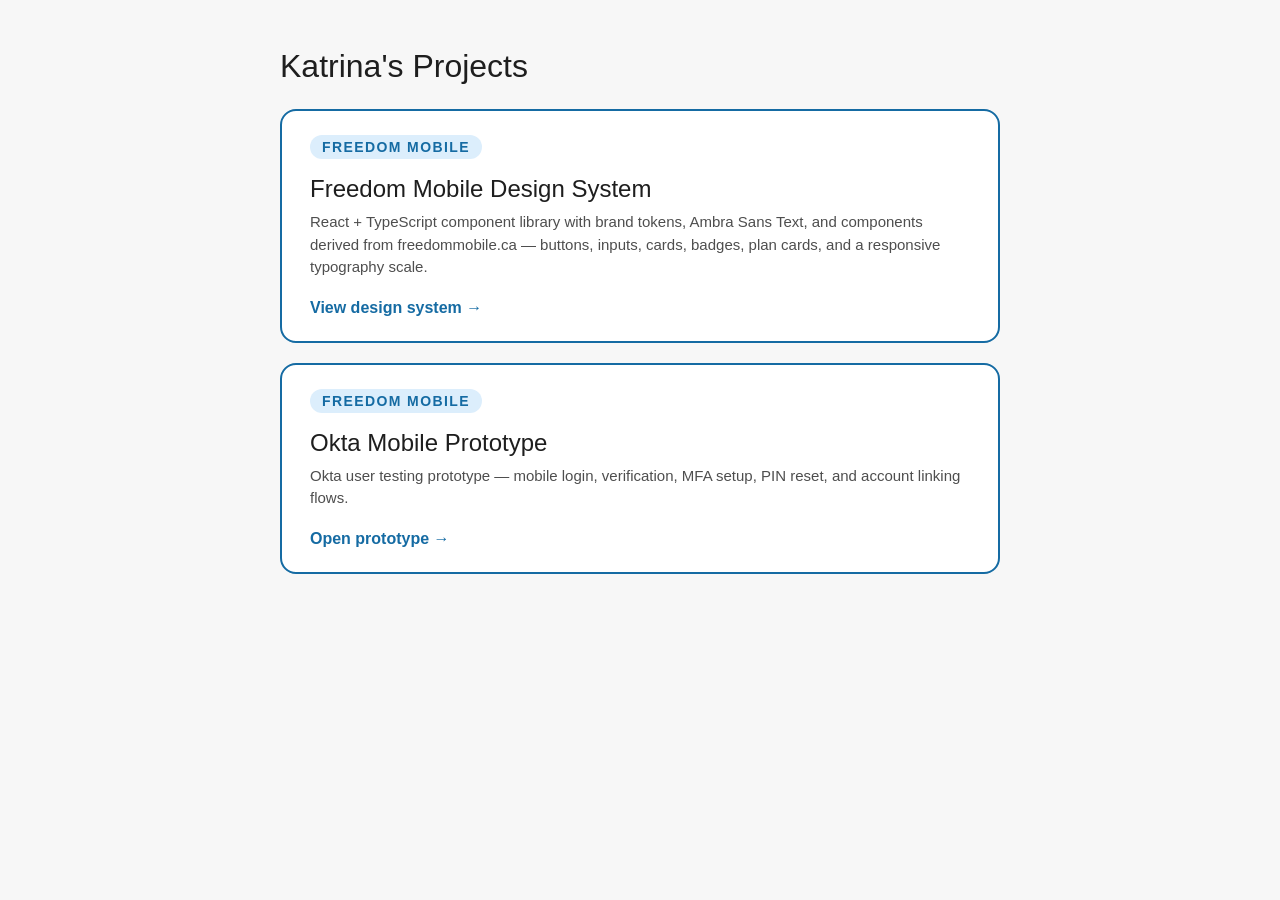
==== index.html @ 6a00a9ee "Rename hub title" ====
<!doctype html>
<html lang="en">
  <head>
    <meta charset="UTF-8" />
    <meta name="viewport" content="width=device-width, initial-scale=1.0" />
    <title>Katrina's Projects</title>
    <style>
      body {
        font-family: 'Ambra', 'Helvetica Neue', Helvetica, Arial, sans-serif;
        max-width: 720px;
        margin: 48px auto;
        padding: 0 24px;
        color: #1e1e1e;
        background: #f7f7f7;
      }
      h1 { font-weight: 500; margin-bottom: 24px; }
      .card { margin-bottom: 20px;
        background: #ffffff;
        border: 2px solid #156ba3;
        border-radius: 16px;
        padding: 24px 28px;
      }
      .card-tag {
        display: inline-block;
        background: #dceefc;
        color: #156ba3;
        font-size: 14px;
        font-weight: 700;
        letter-spacing: 1.4px;
        text-transform: uppercase;
        padding: 4px 12px;
        border-radius: 12px;
      }
      .card h2 {
        font-size: 24px;
        font-weight: 500;
        color: #1e1e1e;
        margin: 16px 0 8px;
      }
      .card p {
        font-size: 15px;
        line-height: 1.5;
        color: #4e4e4e;
        margin: 0 0 20px;
      }
      .card a {
        color: #156ba3;
        font-weight: 700;
        font-size: 16px;
        text-decoration: none;
      }
      .card a:hover { text-decoration: underline; }
    </style>
  </head>
  <body>
    <h1>Katrina's Projects</h1>
    <div class="card">
      <span class="card-tag">Freedom Mobile</span>
      <h2>Freedom Mobile Design System</h2>
      <p>
        React + TypeScript component library with brand tokens, Ambra Sans Text,
        and components derived from freedommobile.ca — buttons, inputs, cards,
        badges, plan cards, and a responsive typography scale.
      </p>
      <a href="/freedom-design-system/">View design system &rarr;</a>
    </div>
    <div class="card">
      <span class="card-tag">Freedom Mobile</span>
      <h2>Okta Mobile Prototype</h2>
      <p>
        Okta user testing prototype — mobile login, verification, MFA setup,
        PIN reset, and account linking flows.
      </p>
      <a href="/mobile-app/okta/">Open prototype &rarr;</a>
    </div>
  </body>
</html>
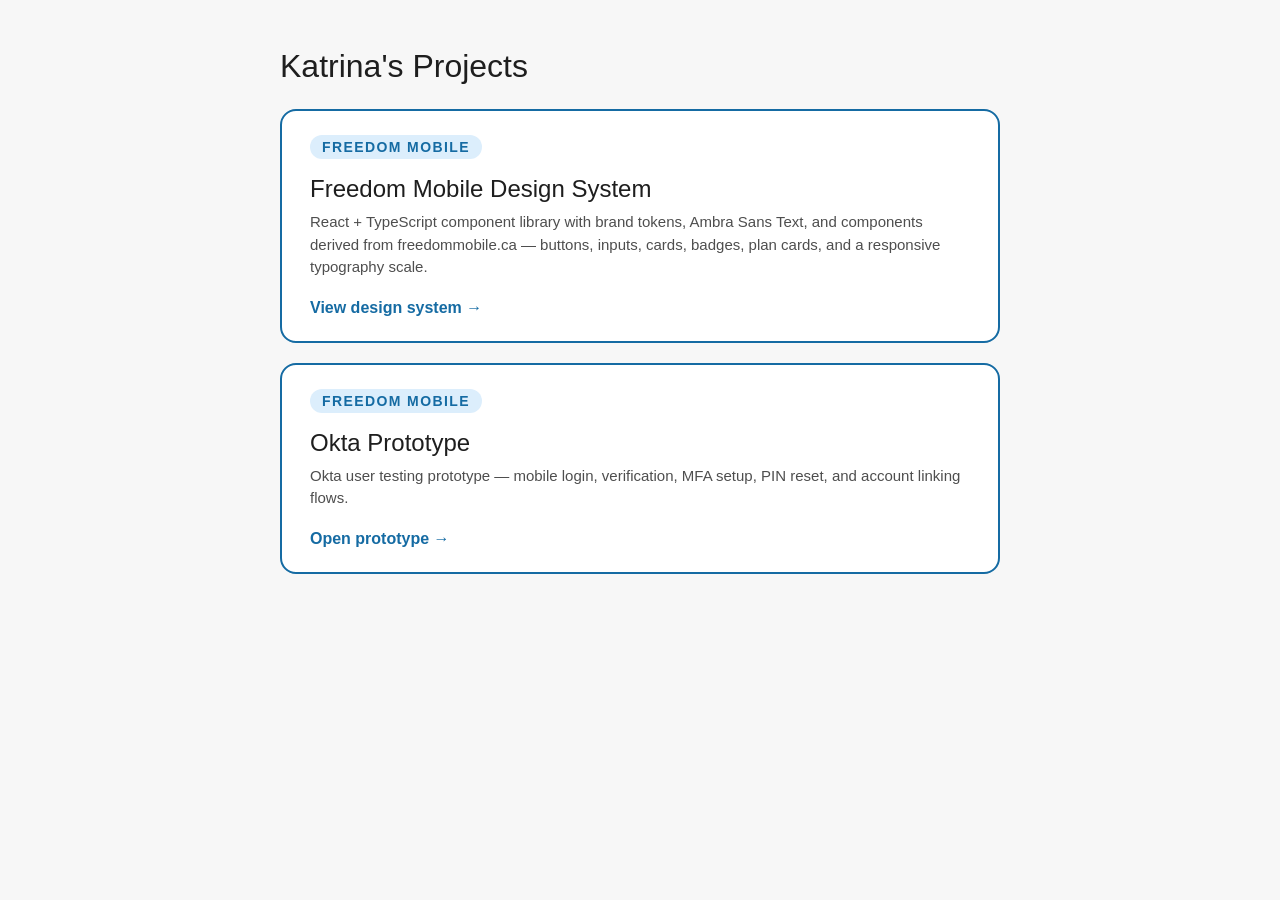
==== commit 9151bef6: "Rename Okta Mobile Prototype to Okta Prototype" ====
--- a/index.html
+++ b/index.html
@@ -66,7 +66,7 @@
     </div>
     <div class="card">
       <span class="card-tag">Freedom Mobile</span>
-      <h2>Okta Mobile Prototype</h2>
+      <h2>Okta Prototype</h2>
       <p>
         Okta user testing prototype — mobile login, verification, MFA setup,
         PIN reset, and account linking flows.
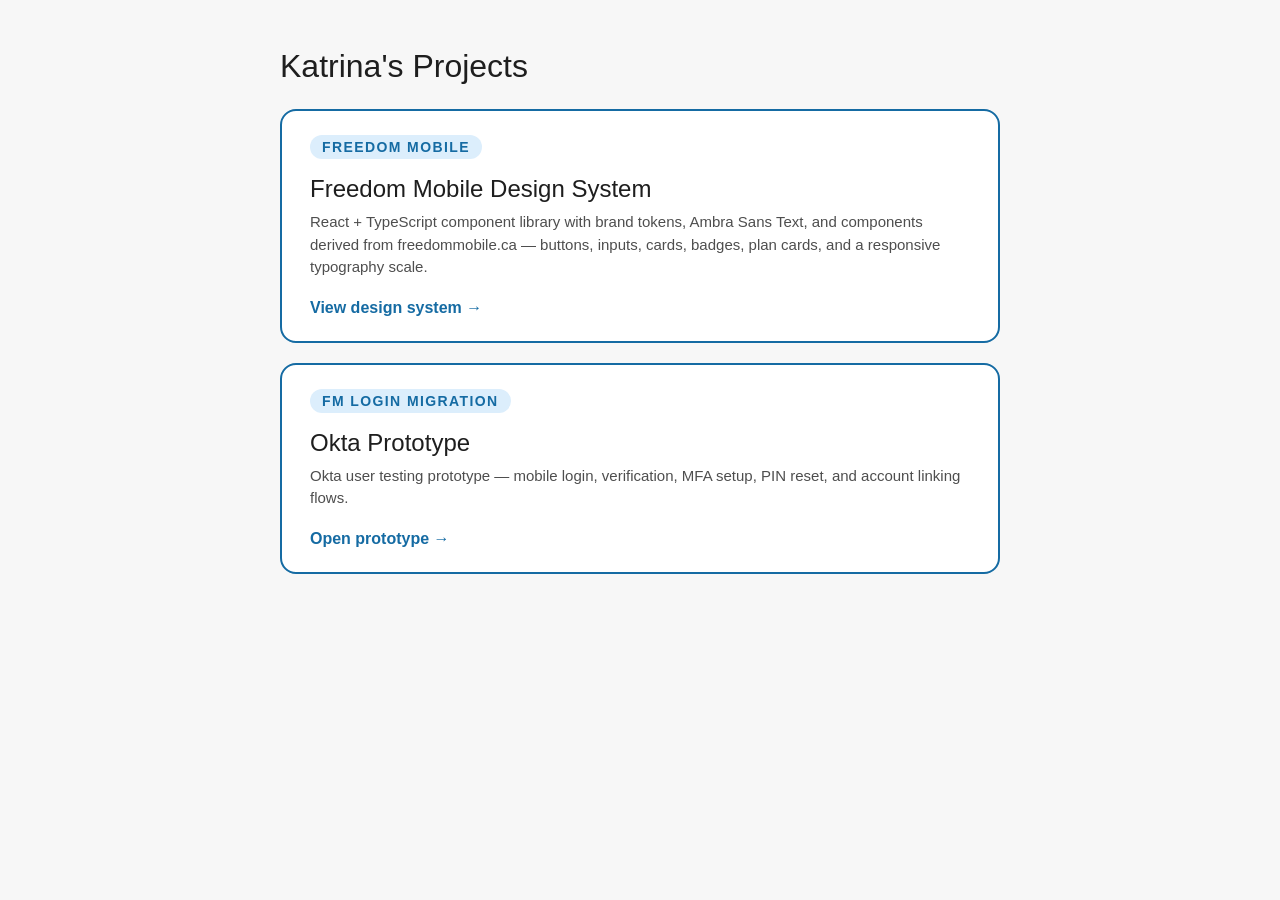
==== commit ded9d917: "Update Okta card tag" ====
--- a/index.html
+++ b/index.html
@@ -65,7 +65,7 @@
       <a href="/freedom-design-system/">View design system &rarr;</a>
     </div>
     <div class="card">
-      <span class="card-tag">Freedom Mobile</span>
+      <span class="card-tag">FM Login Migration</span>
       <h2>Okta Prototype</h2>
       <p>
         Okta user testing prototype — mobile login, verification, MFA setup,
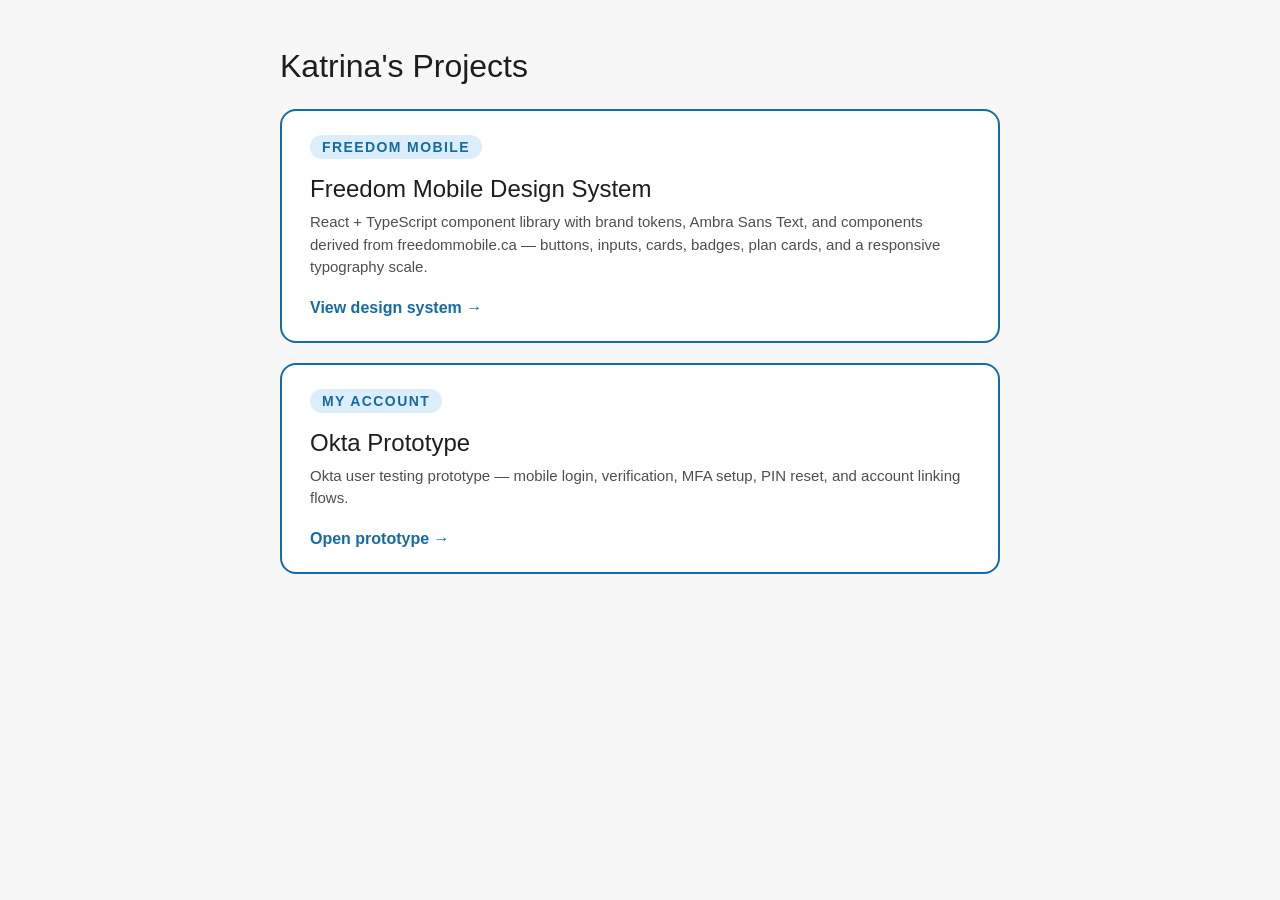
==== commit 3f728b49: "Update Okta card tag to My Account" ====
--- a/index.html
+++ b/index.html
@@ -65,7 +65,7 @@
       <a href="/freedom-design-system/">View design system &rarr;</a>
     </div>
     <div class="card">
-      <span class="card-tag">FM Login Migration</span>
+      <span class="card-tag">My Account</span>
       <h2>Okta Prototype</h2>
       <p>
         Okta user testing prototype — mobile login, verification, MFA setup,
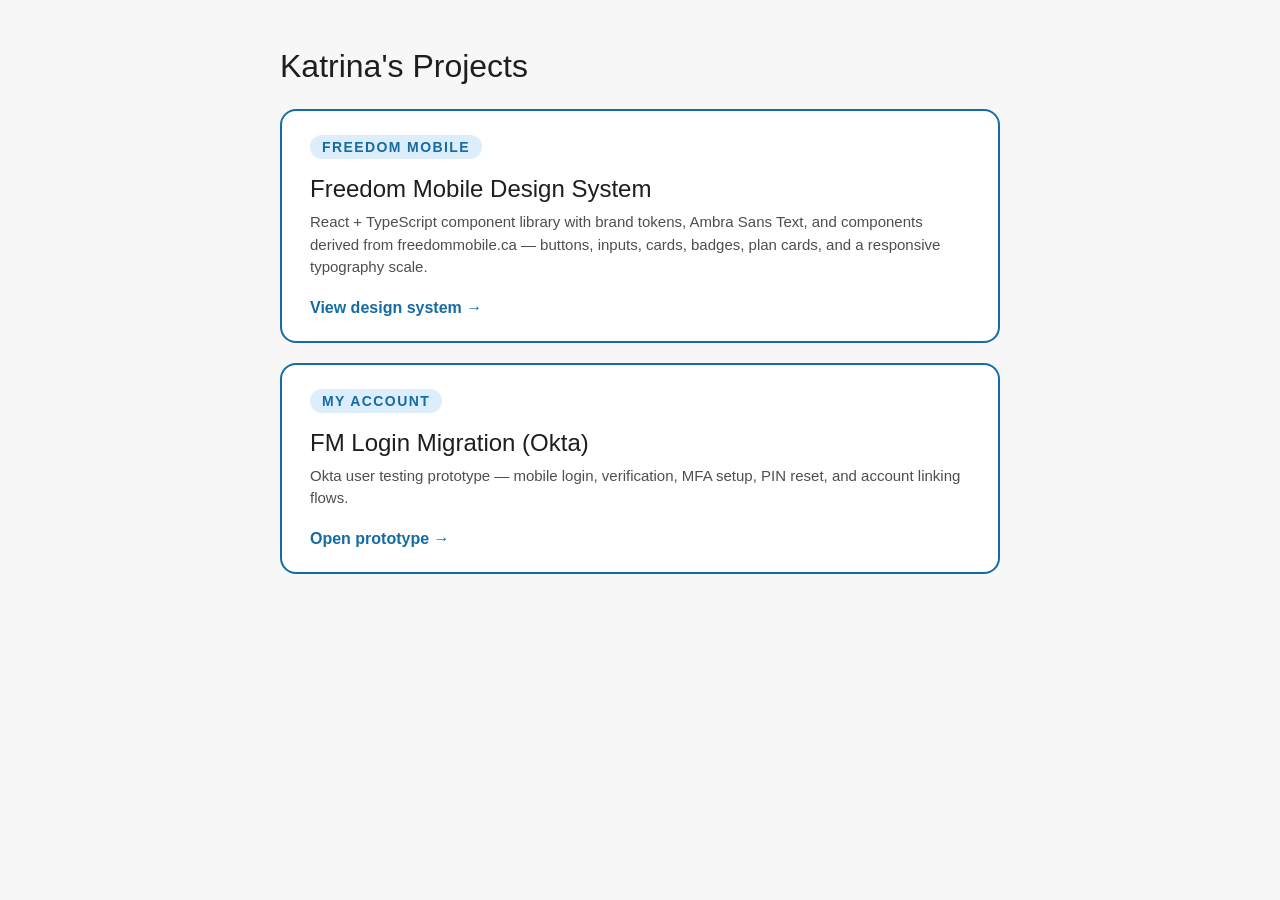
==== commit 27d66d2d: "Rename Okta card heading" ====
--- a/index.html
+++ b/index.html
@@ -66,7 +66,7 @@
     </div>
     <div class="card">
       <span class="card-tag">My Account</span>
-      <h2>Okta Prototype</h2>
+      <h2>FM Login Migration (Okta)</h2>
       <p>
         Okta user testing prototype — mobile login, verification, MFA setup,
         PIN reset, and account linking flows.
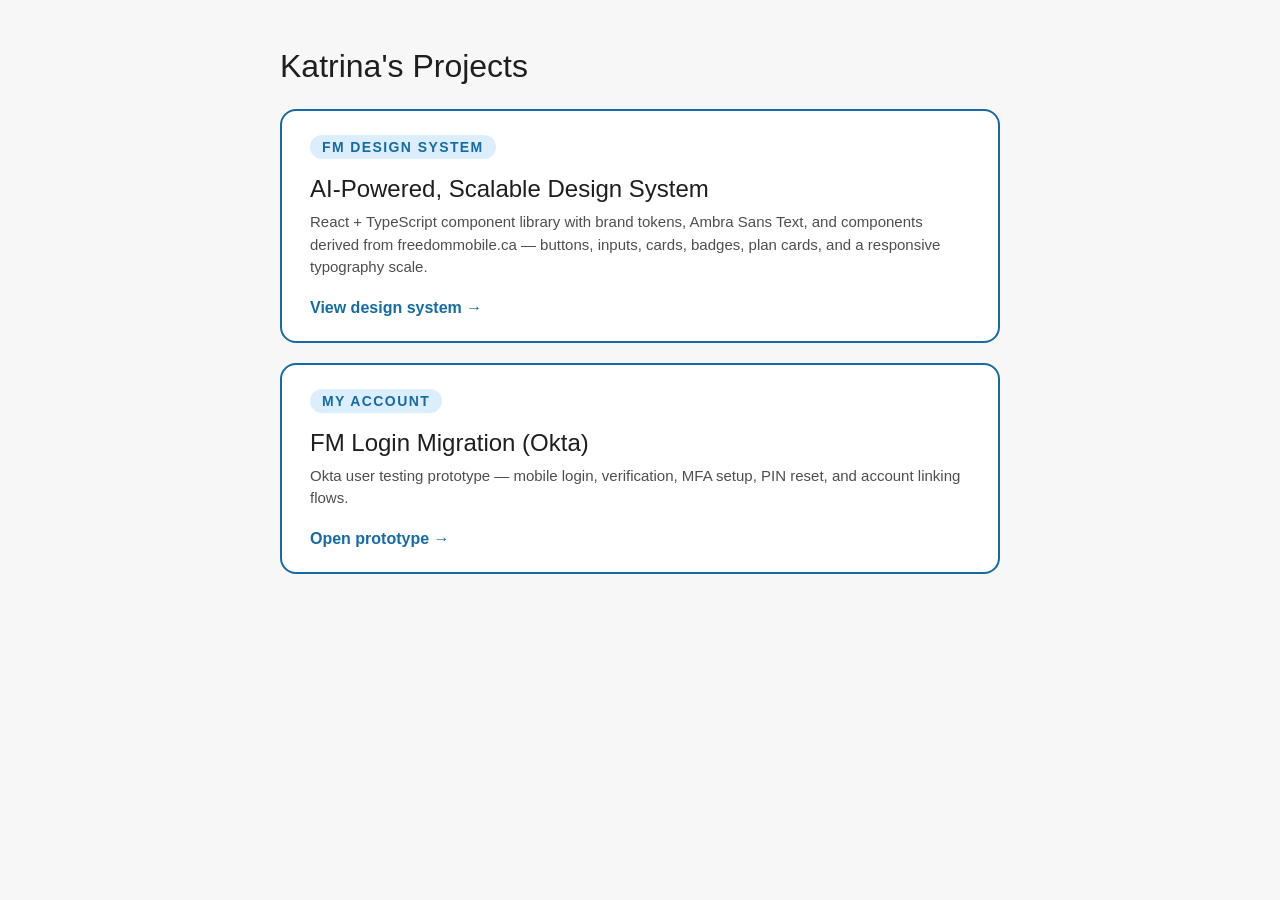
==== commit 5bde082a: "Update design system card tag and heading" ====
--- a/index.html
+++ b/index.html
@@ -55,8 +55,8 @@
   <body>
     <h1>Katrina's Projects</h1>
     <div class="card">
-      <span class="card-tag">Freedom Mobile</span>
-      <h2>Freedom Mobile Design System</h2>
+      <span class="card-tag">FM Design System</span>
+      <h2>AI-Powered, Scalable Design System</h2>
       <p>
         React + TypeScript component library with brand tokens, Ambra Sans Text,
         and components derived from freedommobile.ca — buttons, inputs, cards,
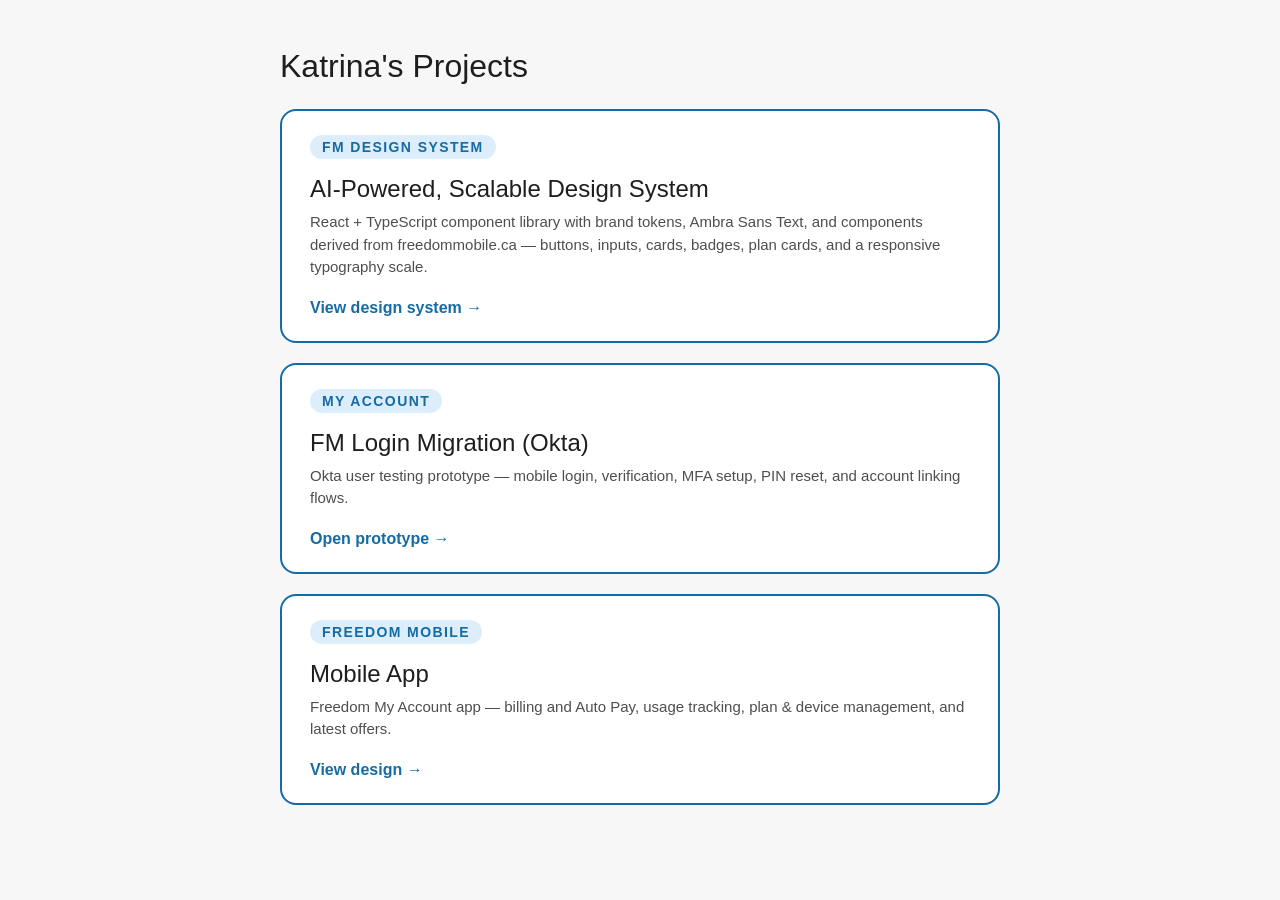
==== commit 0ac1defb: "Add Mobile App project card" ====
--- a/index.html
+++ b/index.html
@@ -73,5 +73,14 @@
       </p>
       <a href="/mobile-app/okta/">Open prototype &rarr;</a>
     </div>
+    <div class="card">
+      <span class="card-tag">Freedom Mobile</span>
+      <h2>Mobile App</h2>
+      <p>
+        Freedom My Account app &mdash; billing and Auto Pay, usage tracking,
+        plan &amp; device management, and latest offers.
+      </p>
+      <a href="https://www.figma.com/design/5IM3ibI9P3vA8eBdgT8w4L/App-Architecture?node-id=780-13546">View design &rarr;</a>
+    </div>
   </body>
 </html>
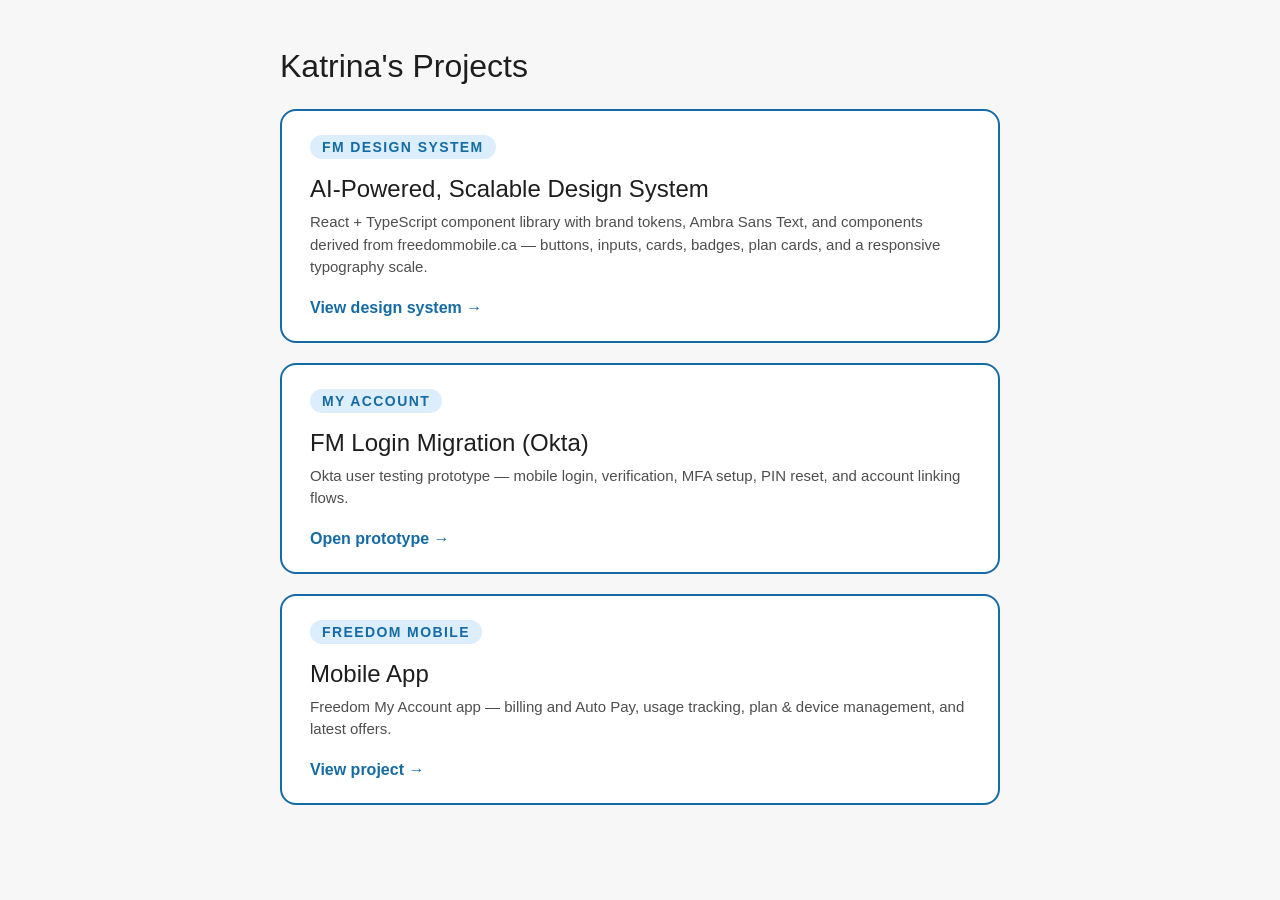
==== commit 794d814b: "Add Mobile App details page with device mockup" ====
--- a/index.html
+++ b/index.html
@@ -80,7 +80,7 @@
         Freedom My Account app &mdash; billing and Auto Pay, usage tracking,
         plan &amp; device management, and latest offers.
       </p>
-      <a href="https://www.figma.com/design/5IM3ibI9P3vA8eBdgT8w4L/App-Architecture?node-id=780-13546">View design &rarr;</a>
+      <a href="/mobile-app/">View project &rarr;</a>
     </div>
   </body>
 </html>
